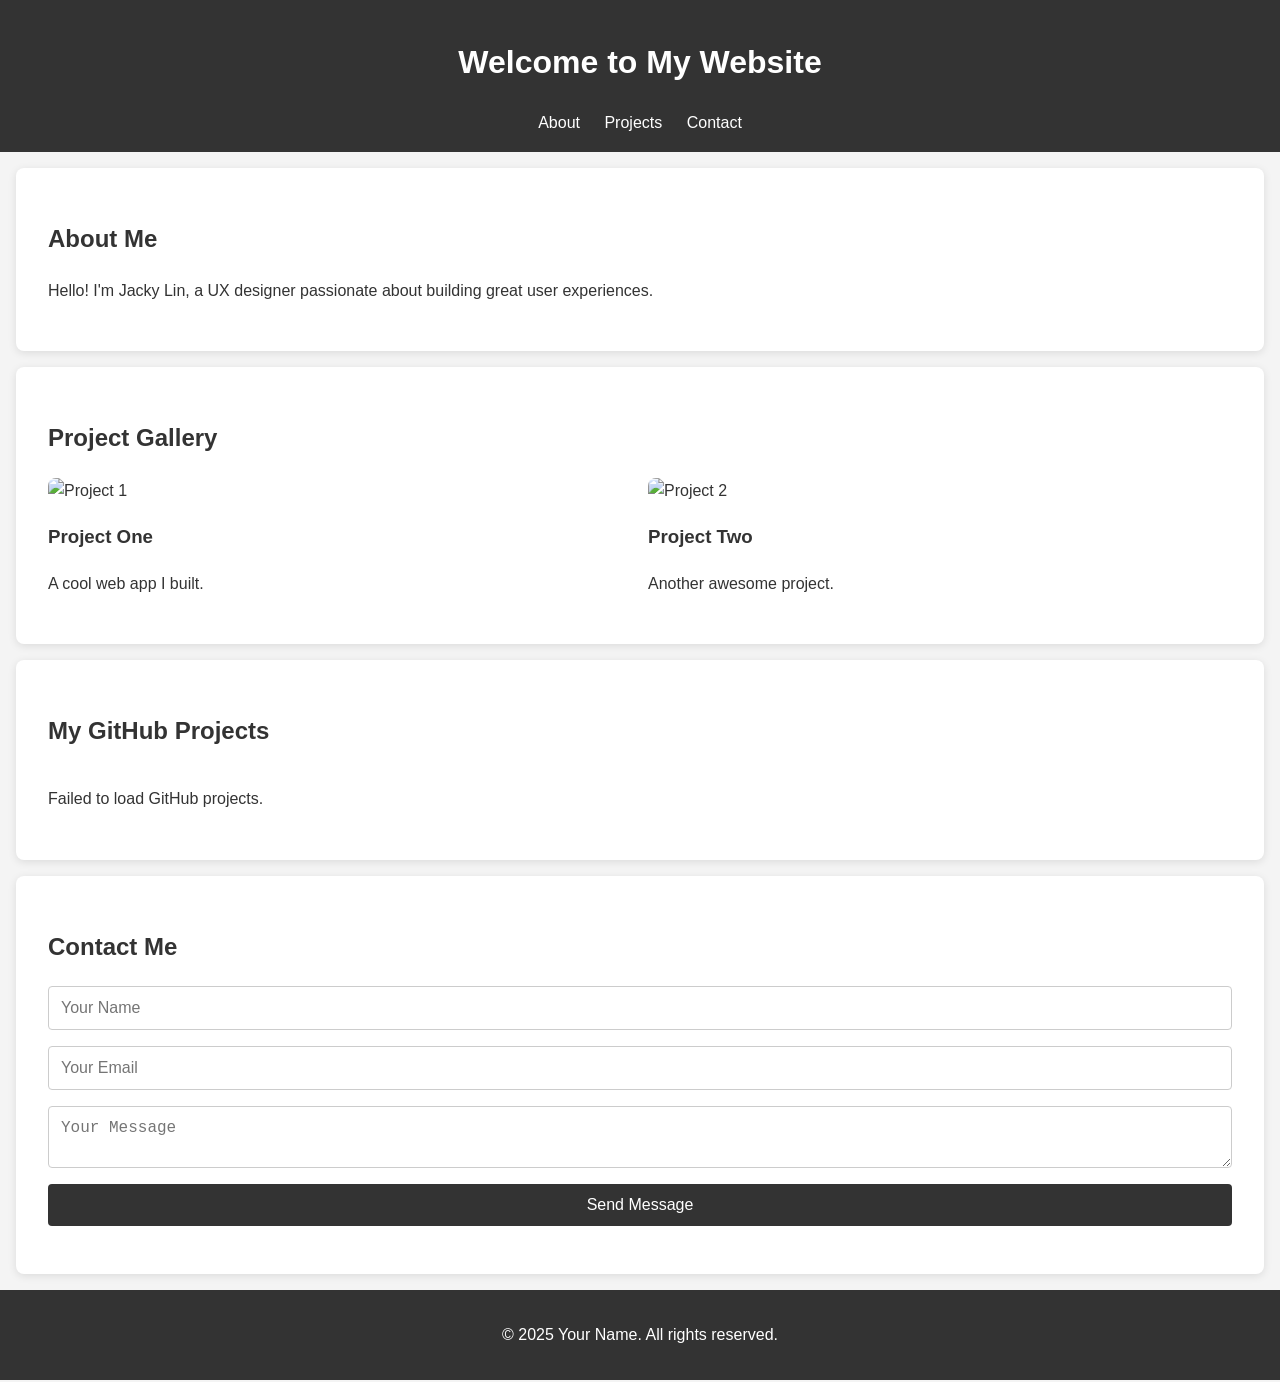
==== index.html @ d6467ab5 "Updated Website Changes Put a Github section in" ====
<!DOCTYPE html>
<html lang="en">
<head>
  <meta charset="UTF-8" />
  <meta name="viewport" content="width=device-width, initial-scale=1.0"/>
  <title>My Personal Website</title>
  <link rel="stylesheet" href="style.css" />
</head>
<body>
  <header>
    <h1>Welcome to My Website</h1>
    <nav>
      <a href="#about">About</a>
      <a href="#projects">Projects</a>
      <a href="#contact">Contact</a>
    </nav>
  </header>

  <section id="about">
    <h2>About Me</h2>
    <p>Hello! I'm Jacky Lin, a UX designer passionate about building great user experiences.</p>
  </section>

  <section id="projects">
    <h2>Project Gallery</h2>
    <div class="gallery">
      <div class="card">
        <img src="https://via.placeholder.com/300x200" alt="Project 1">
        <h3>Project One</h3>
        <p>A cool web app I built.</p>
      </div>
      <div class="card">
        <img src="https://via.placeholder.com/300x200" alt="Project 2">
        <h3>Project Two</h3>
        <p>Another awesome project.</p>
      </div>
    </div>
  </section>

  <section id="github-projects">
  <h2>My GitHub Projects</h2>
  <div id="repo-list" class="repo-grid">
    <p>Loading projects...</p>
  </div>
  </section>

  <section id="contact">
    <h2>Contact Me</h2>
    <form id="contact-form">
      <input type="text" name="name" placeholder="Your Name" required />
      <input type="email" name="email" placeholder="Your Email" required />
      <textarea name="message" placeholder="Your Message" required></textarea>
      <button type="submit">Send Message</button>
    </form>
    <p id="form-message"></p>
  </section>

  <footer>
    <p>© 2025 Your Name. All rights reserved.</p>
  </footer>

  <script src="script.js"></script>
</body>
</html>
---- style.css ----
body {
  font-family: Arial, sans-serif;
  line-height: 1.6;
  margin: 0;
  background: #f4f4f4;
  color: #333;
  animation: fadeIn 1s ease-in;
}

@keyframes fadeIn {
  from { opacity: 0; }
  to { opacity: 1; }
}

header {
  background: #333;
  color: #fff;
  padding: 1rem;
  text-align: center;
}

nav a {
  margin: 0 10px;
  color: #fff;
  text-decoration: none;
}

section {
  padding: 2rem;
  margin: 1rem;
  background: white;
  border-radius: 8px;
  box-shadow: 0 2px 8px rgba(0,0,0,0.1);
}

.gallery {
  display: flex;
  gap: 1rem;
  flex-wrap: wrap;
}

.card {
  flex: 1 1 300px;
  border-radius: 8px;
  overflow: hidden;
  background: #fff;
  transition: transform 0.3s ease;
}

.card:hover {
  transform: scale(1.03);
}

.card img {
  width: 100%;
  display: block;
}

form {
  display: flex;
  flex-direction: column;
  gap: 1rem;
}

form input, form textarea {
  padding: 0.75rem;
  border: 1px solid #ccc;
  border-radius: 4px;
  font-size: 1rem;
}

form button {
  background: #333;
  color: #fff;
  padding: 0.75rem;
  border: none;
  border-radius: 4px;
  cursor: pointer;
  font-size: 1rem;
}

form button:hover {
  background: #555;
}

footer {
  text-align: center;
  padding: 1rem;
  background: #333;
  color: white;
}

.repo-grid {
  display: grid;
  grid-template-columns: repeat(auto-fit, minmax(250px, 1fr));
  gap: 1rem;
}

.repo-card {
  background: #fff;
  padding: 1.2rem;
  border-radius: 8px;
  box-shadow: 0 2px 8px rgba(0,0,0,0.1);
  transition: transform 0.2s ease;
}

.repo-card:hover {
  transform: translateY(-4px);
}

.repo-card h3 {
  margin-top: 0;
}

.repo-card a {
  text-decoration: none;
  color: #0066cc;
  font-weight: bold;
}

.repo-card p {
  font-size: 0.9rem;
  color: #555;
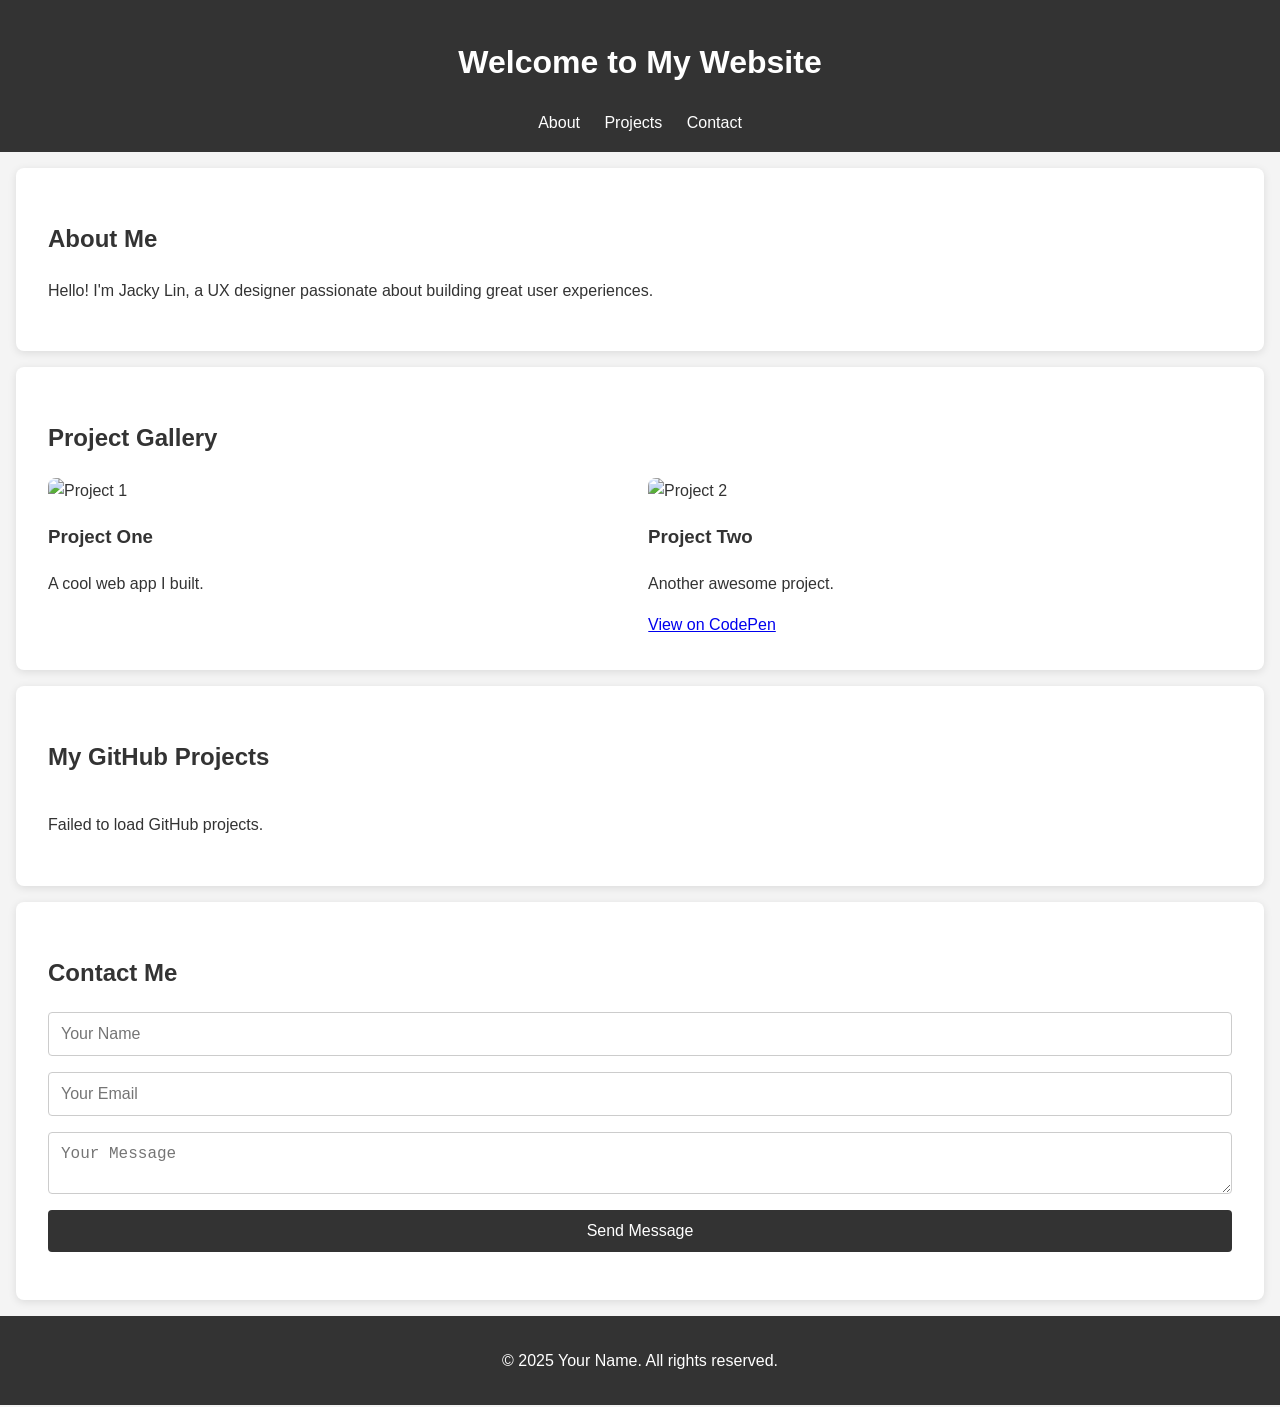
==== commit 2ea42777: "More changes plus added a CodePen link" ====
--- a/index.html
+++ b/index.html
@@ -33,6 +33,7 @@
         <img src="https://via.placeholder.com/300x200" alt="Project 2">
         <h3>Project Two</h3>
         <p>Another awesome project.</p>
+        <a href="https://codepen.io/jackylin8/pen/dPXbeZG" target="_blank">View on CodePen</a>
       </div>
     </div>
   </section>
--- a/style.css
+++ b/style.css
@@ -120,4 +120,5 @@
 
 .repo-card p {
   font-size: 0.9rem;
-  color: #555;+  color: #555;
+}
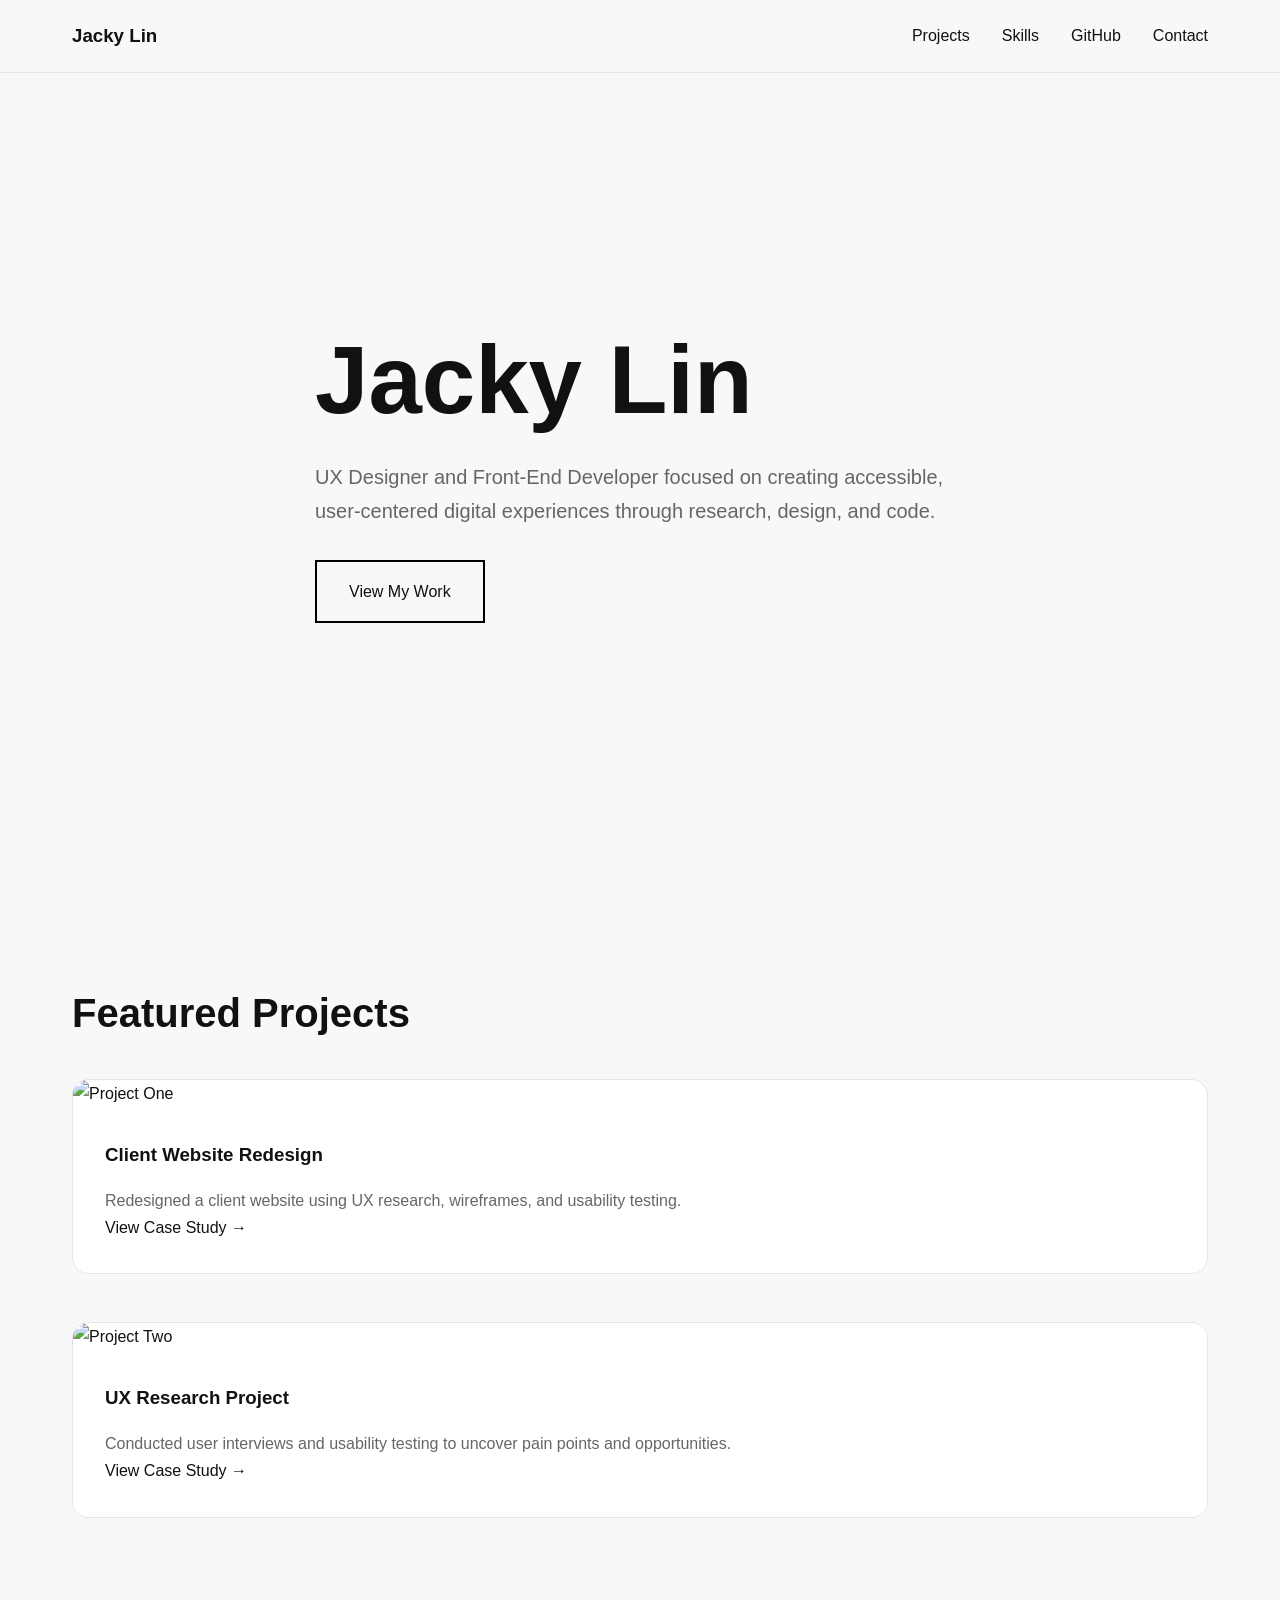
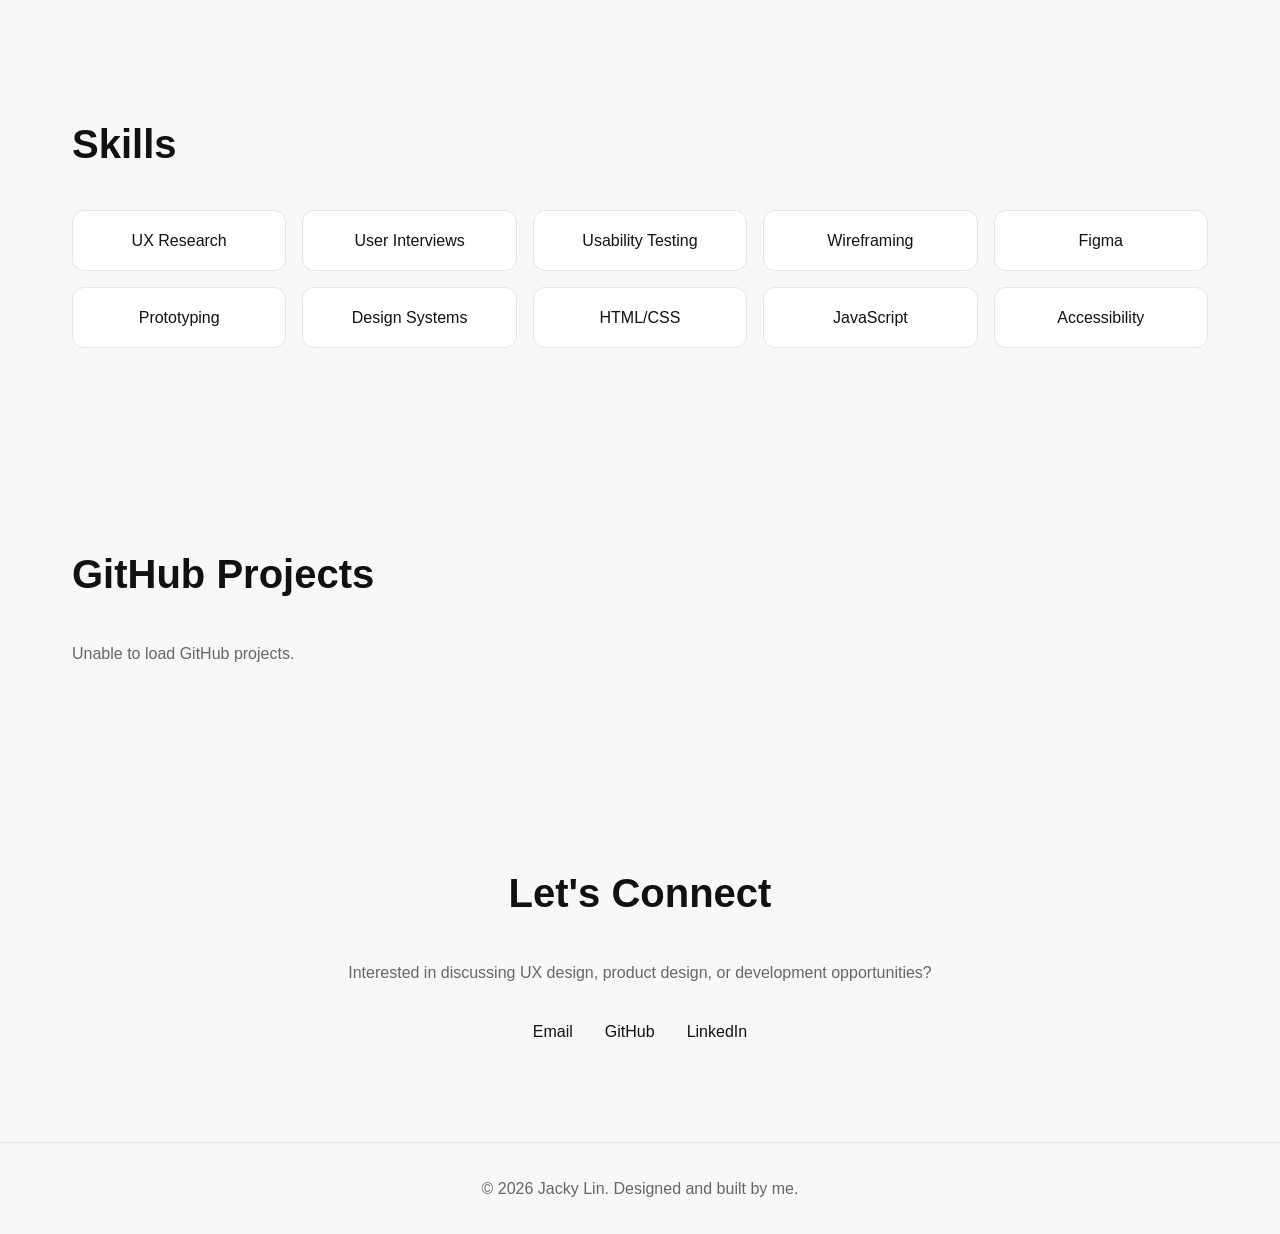
==== commit 819fc300: "Major website changes" ====
--- a/index.html
+++ b/index.html
@@ -1,65 +1,181 @@
 <!DOCTYPE html>
 <html lang="en">
 <head>
-  <meta charset="UTF-8" />
-  <meta name="viewport" content="width=device-width, initial-scale=1.0"/>
-  <title>My Personal Website</title>
-  <link rel="stylesheet" href="style.css" />
+  <meta charset="UTF-8">
+  <meta name="viewport" content="width=device-width, initial-scale=1.0">
+  <title>Jacky Lin | UX Designer</title>
+
+  <link rel="stylesheet" href="style.css">
 </head>
+
 <body>
-  <header>
-    <h1>Welcome to My Website</h1>
+
+<header>
+  <div class="container">
     <nav>
-      <a href="#about">About</a>
-      <a href="#projects">Projects</a>
-      <a href="#contact">Contact</a>
+      <h3>Jacky Lin</h3>
+
+      <ul>
+        <li><a href="#projects">Projects</a></li>
+        <li><a href="#skills">Skills</a></li>
+        <li><a href="#github">GitHub</a></li>
+        <li><a href="#contact">Contact</a></li>
+      </ul>
     </nav>
-  </header>
+  </div>
+</header>
 
-  <section id="about">
-    <h2>About Me</h2>
-    <p>Hello! I'm Jacky Lin, a UX designer passionate about building great user experiences.</p>
-  </section>
+<section class="hero">
 
-  <section id="projects">
-    <h2>Project Gallery</h2>
-    <div class="gallery">
-      <div class="card">
-        <img src="https://via.placeholder.com/300x200" alt="Project 1">
-        <h3>Project One</h3>
-        <p>A cool web app I built.</p>
-      </div>
-      <div class="card">
-        <img src="https://via.placeholder.com/300x200" alt="Project 2">
-        <h3>Project Two</h3>
-        <p>Another awesome project.</p>
-        <a href="https://codepen.io/jackylin8/pen/dPXbeZG" target="_blank">View on CodePen</a>
-      </div>
+  <div class="container">
+
+    <h1>Jacky Lin</h1>
+
+    <p>
+      UX Designer and Front-End Developer focused on creating
+      accessible, user-centered digital experiences through
+      research, design, and code.
+    </p>
+
+    <a href="#projects" class="btn">
+      View My Work
+    </a>
+
+  </div>
+
+</section>
+
+<section id="projects">
+
+  <div class="container">
+
+    <h2>Featured Projects</h2>
+
+    <div class="project-grid">
+
+      <article class="project">
+
+        <img src="images/project1.jpg" alt="Project One">
+
+        <div class="project-content">
+
+          <h3>Client Website Redesign</h3>
+
+          <p>
+            Redesigned a client website using UX research,
+            wireframes, and usability testing.
+          </p>
+
+          <a href="#">
+            View Case Study →
+          </a>
+
+        </div>
+
+      </article>
+
+      <article class="project">
+
+        <img src="images/project2.jpg" alt="Project Two">
+
+        <div class="project-content">
+
+          <h3>UX Research Project</h3>
+
+          <p>
+            Conducted user interviews and usability testing
+            to uncover pain points and opportunities.
+          </p>
+
+          <a href="#">
+            View Case Study →
+          </a>
+
+        </div>
+
+      </article>
+
     </div>
-  </section>
 
-  <section id="github-projects">
-  <h2>My GitHub Projects</h2>
-  <div id="repo-list" class="repo-grid">
-    <p>Loading projects...</p>
   </div>
-  </section>
 
-  <section id="contact">
-    <h2>Contact Me</h2>
-    <form id="contact-form">
-      <input type="text" name="name" placeholder="Your Name" required />
-      <input type="email" name="email" placeholder="Your Email" required />
-      <textarea name="message" placeholder="Your Message" required></textarea>
-      <button type="submit">Send Message</button>
-    </form>
-    <p id="form-message"></p>
-  </section>
+</section>
 
-  <footer>
-    <p>© 2025 Your Name. All rights reserved.</p>
-  </footer>
+<section id="skills">
 
-  <script src="script.js"></script>
+  <div class="container">
+
+    <h2>Skills</h2>
+
+    <div class="skills-grid">
+
+      <div class="skill">UX Research</div>
+      <div class="skill">User Interviews</div>
+      <div class="skill">Usability Testing</div>
+      <div class="skill">Wireframing</div>
+      <div class="skill">Figma</div>
+      <div class="skill">Prototyping</div>
+      <div class="skill">Design Systems</div>
+      <div class="skill">HTML/CSS</div>
+      <div class="skill">JavaScript</div>
+      <div class="skill">Accessibility</div>
+
+    </div>
+
+  </div>
+
+</section>
+
+<section id="github">
+
+  <div class="container">
+
+    <h2>GitHub Projects</h2>
+
+    <div id="repo-list" class="repo-grid">
+      <p>Loading projects...</p>
+    </div>
+
+  </div>
+
+</section>
+
+<section id="contact">
+
+  <div class="container contact">
+
+    <h2>Let's Connect</h2>
+
+    <p>
+      Interested in discussing UX design,
+      product design, or development opportunities?
+    </p>
+
+    <div class="contact-links">
+
+      <a href="mailto:jackylin5451@yahoo.com" target="_blank">
+        Email
+      </a>
+
+      <a href="https://github.com/JackyLin22" target="_blank">
+        GitHub
+      </a>
+
+      <a href="https://www.linkedin.com/in/jacky-lin-2741b41a3/" target="_blank">
+        LinkedIn
+      </a>
+
+    </div>
+
+  </div>
+
+</section>
+
+<footer>
+  <p>© 2026 Jacky Lin. Designed and built by me.</p>
+</footer>
+
+<script src="script.js"></script>
+
 </body>
-</html>
+</html>
--- a/style.css
+++ b/style.css
@@ -1,124 +1,199 @@
-body {
-  font-family: Arial, sans-serif;
-  line-height: 1.6;
-  margin: 0;
-  background: #f4f4f4;
-  color: #333;
-  animation: fadeIn 1s ease-in;
+:root {
+  --bg: #f8f8f8;
+  --text: #111;
+  --secondary: #666;
+  --border: #e5e5e5;
 }
 
-@keyframes fadeIn {
-  from { opacity: 0; }
-  to { opacity: 1; }
+* {
+  margin: 0;
+  padding: 0;
+  box-sizing: border-box;
+}
+
+html {
+  scroll-behavior: smooth;
+}
+
+body {
+  font-family:
+    Inter,
+    -apple-system,
+    BlinkMacSystemFont,
+    sans-serif;
+  background: var(--bg);
+  color: var(--text);
+  line-height: 1.7;
+}
+
+.container {
+  max-width: 1200px;
+  margin: auto;
+  padding: 0 2rem;
+}
+
+section {
+  padding: 6rem 0;
+}
+
+h1 {
+  font-size: clamp(3rem, 8vw, 6rem);
+  line-height: 1;
+  margin-bottom: 1rem;
+}
+
+h2 {
+  font-size: 2.5rem;
+  margin-bottom: 2rem;
+}
+
+p {
+  color: var(--secondary);
+}
+
+a {
+  text-decoration: none;
+  color: inherit;
 }
 
 header {
-  background: #333;
-  color: #fff;
-  padding: 1rem;
-  text-align: center;
+  position: sticky;
+  top: 0;
+  background: rgba(248,248,248,.95);
+  backdrop-filter: blur(10px);
+  border-bottom: 1px solid var(--border);
 }
 
-nav a {
-  margin: 0 10px;
-  color: #fff;
-  text-decoration: none;
+nav {
+  display: flex;
+  justify-content: space-between;
+  align-items: center;
+  padding: 1.25rem 0;
 }
 
-section {
-  padding: 2rem;
-  margin: 1rem;
-  background: white;
-  border-radius: 8px;
-  box-shadow: 0 2px 8px rgba(0,0,0,0.1);
+nav ul {
+  display: flex;
+  list-style: none;
+  gap: 2rem;
 }
 
-.gallery {
+.hero {
+  min-height: 90vh;
   display: flex;
-  gap: 1rem;
-  flex-wrap: wrap;
+  align-items: center;
 }
 
-.card {
-  flex: 1 1 300px;
-  border-radius: 8px;
-  overflow: hidden;
-  background: #fff;
-  transition: transform 0.3s ease;
+.hero p {
+  max-width: 650px;
+  margin: 2rem 0;
+  font-size: 1.25rem;
 }
 
-.card:hover {
-  transform: scale(1.03);
+.btn {
+  display: inline-block;
+  padding: 1rem 2rem;
+  border: 2px solid black;
+  transition: .3s;
 }
 
-.card img {
+.btn:hover {
+  background: black;
+  color: white;
+}
+
+.project-grid {
+  display: grid;
+  gap: 3rem;
+}
+
+.project {
+  background: white;
+  border-radius: 16px;
+  overflow: hidden;
+  border: 1px solid var(--border);
+}
+
+.project img {
   width: 100%;
   display: block;
 }
 
-form {
-  display: flex;
-  flex-direction: column;
+.project-content {
+  padding: 2rem;
+}
+
+.project-content h3 {
+  margin-bottom: 1rem;
+}
+
+.skills-grid {
+  display: grid;
+  grid-template-columns: repeat(auto-fit,minmax(180px,1fr));
   gap: 1rem;
 }
 
-form input, form textarea {
-  padding: 0.75rem;
-  border: 1px solid #ccc;
-  border-radius: 4px;
-  font-size: 1rem;
+.skill {
+  background: white;
+  border: 1px solid var(--border);
+  padding: 1rem;
+  text-align: center;
+  border-radius: 12px;
 }
 
-form button {
-  background: #333;
-  color: #fff;
-  padding: 0.75rem;
-  border: none;
-  border-radius: 4px;
-  cursor: pointer;
-  font-size: 1rem;
+.repo-grid {
+  display: grid;
+  grid-template-columns: repeat(auto-fit,minmax(300px,1fr));
+  gap: 1.5rem;
 }
 
-form button:hover {
-  background: #555;
+.repo-card {
+  background: white;
+  padding: 1.5rem;
+  border-radius: 16px;
+  border: 1px solid var(--border);
+  transition: .3s;
+}
+
+.repo-card:hover {
+  transform: translateY(-5px);
+}
+
+.contact {
+  text-align: center;
+}
+
+.contact-links {
+  display: flex;
+  justify-content: center;
+  gap: 2rem;
+  margin-top: 2rem;
+  flex-wrap: wrap;
 }
 
 footer {
   text-align: center;
-  padding: 1rem;
-  background: #333;
-  color: white;
+  padding: 2rem;
+  border-top: 1px solid var(--border);
 }
 
-.repo-grid {
-  display: grid;
-  grid-template-columns: repeat(auto-fit, minmax(250px, 1fr));
-  gap: 1rem;
-}
+@media (max-width: 768px) {
 
-.repo-card {
-  background: #fff;
-  padding: 1.2rem;
-  border-radius: 8px;
-  box-shadow: 0 2px 8px rgba(0,0,0,0.1);
-  transition: transform 0.2s ease;
-}
+  nav {
+    flex-direction: column;
+    gap: 1rem;
+  }
 
-.repo-card:hover {
-  transform: translateY(-4px);
-}
+  nav ul {
+    flex-wrap: wrap;
+    justify-content: center;
+  }
 
-.repo-card h3 {
-  margin-top: 0;
-}
+  section {
+    padding: 4rem 0;
+  }
 
-.repo-card a {
-  text-decoration: none;
-  color: #0066cc;
-  font-weight: bold;
-}
+  h2 {
+    font-size: 2rem;
+  }
 
-.repo-card p {
-  font-size: 0.9rem;
-  color: #555;
 }
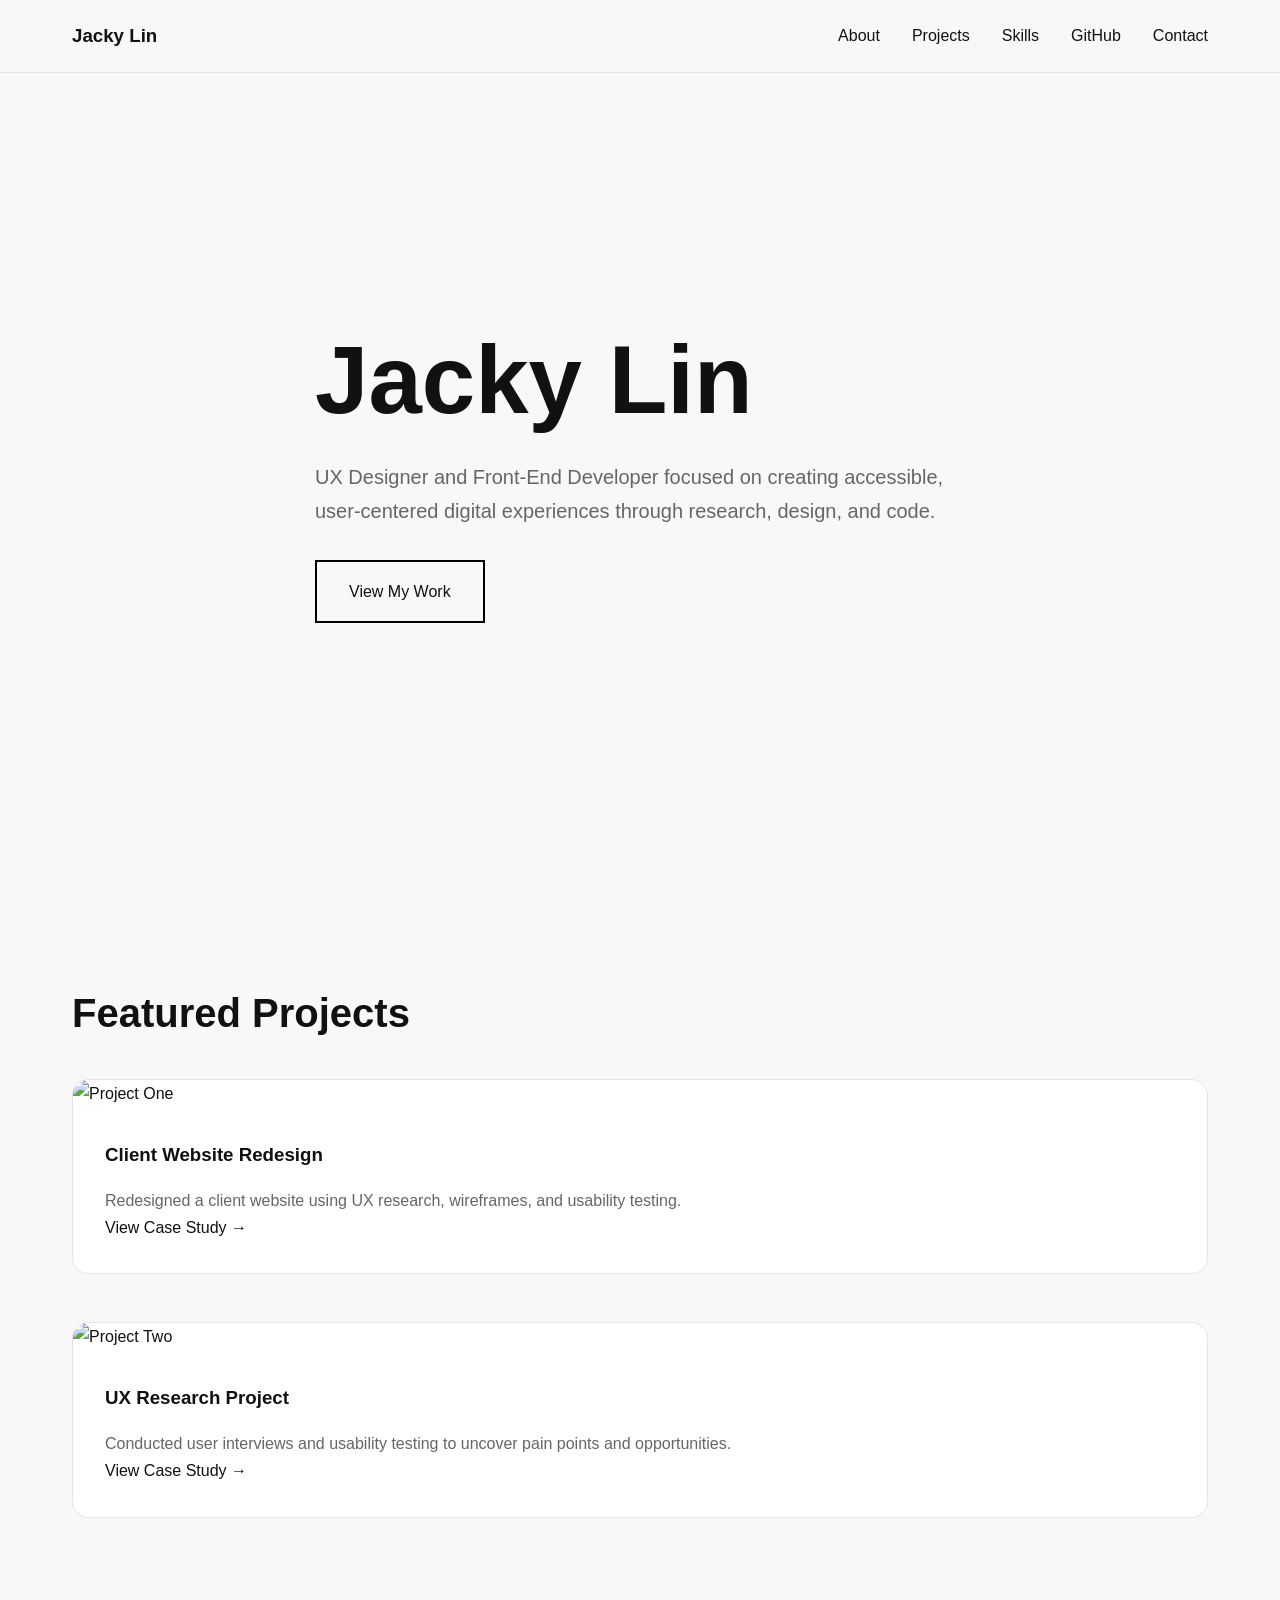
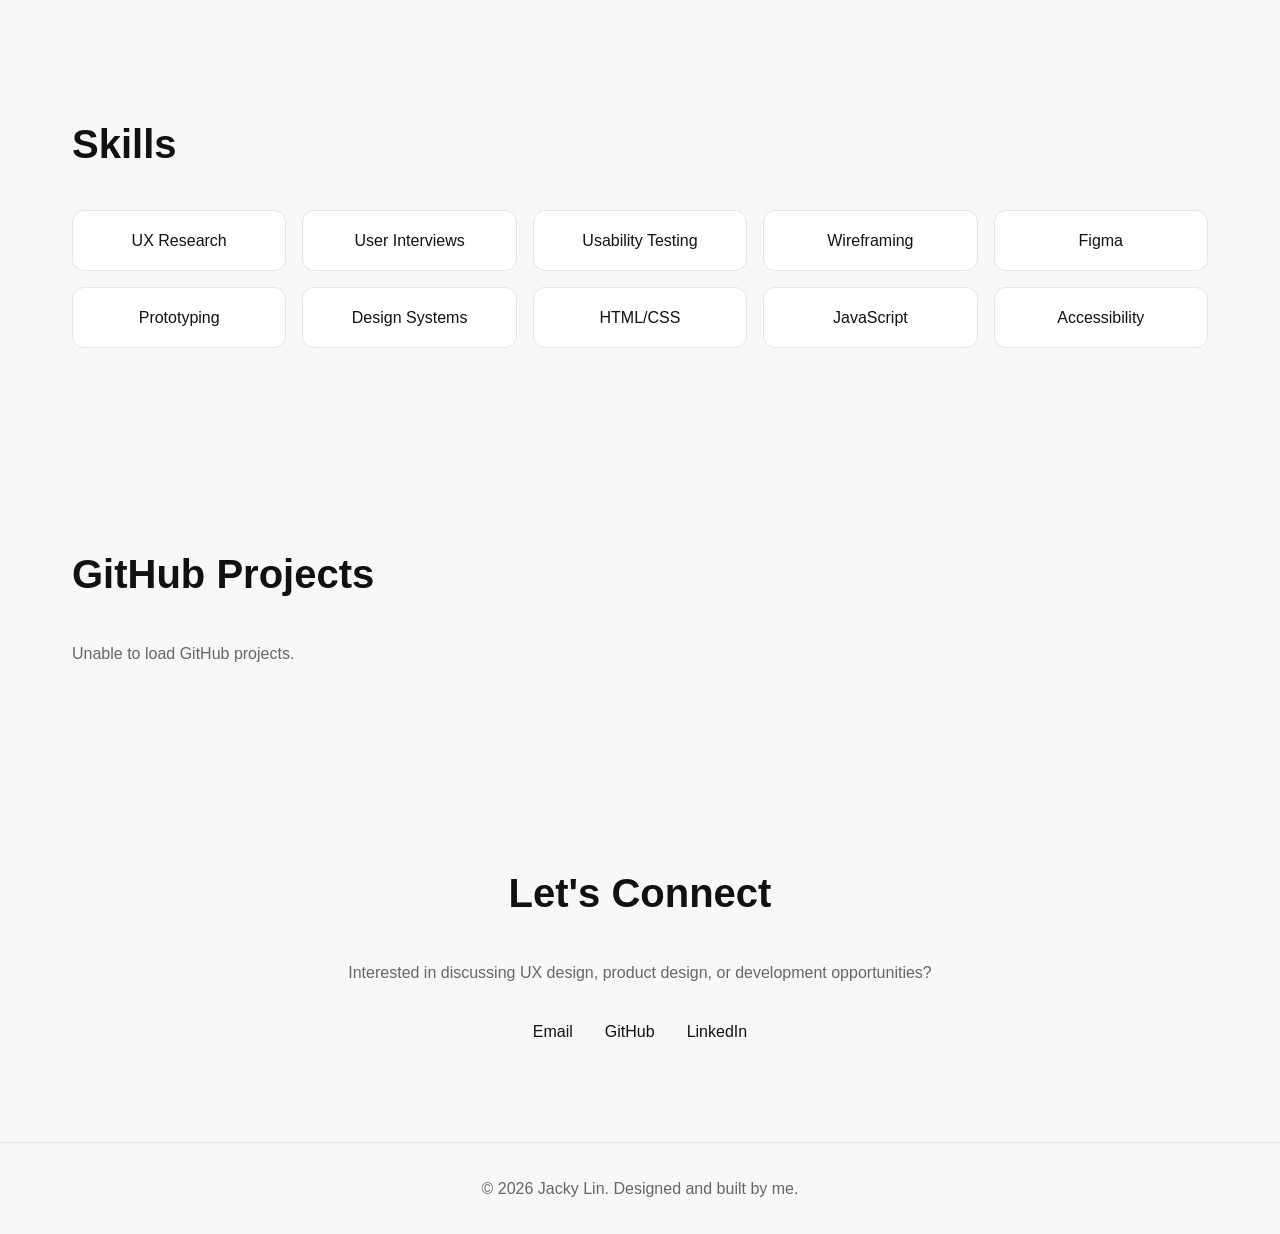
==== commit a19fa88d: "Website enhancements" ====
--- a/index.html
+++ b/index.html
@@ -16,6 +16,7 @@
       <h3>Jacky Lin</h3>
 
       <ul>
+        <li><a href="about.html">About</a></li>
         <li><a href="#projects">Projects</a></li>
         <li><a href="#skills">Skills</a></li>
         <li><a href="#github">GitHub</a></li>
--- a/style.css
+++ b/style.css
@@ -176,6 +176,30 @@
   border-top: 1px solid var(--border);
 }
 
+.about-page {
+  min-height: 80vh;
+}
+
+.about-grid {
+  display: grid;
+  grid-template-columns: 350px 1fr;
+  gap: 4rem;
+  align-items: center;
+}
+
+.about-image img {
+  width: 100%;
+  border-radius: 20px;
+}
+
+.about-content h1 {
+  margin-bottom: 2rem;
+}
+
+.about-content p {
+  margin-bottom: 1.5rem;
+}
+
 @media (max-width: 768px) {
 
   nav {
@@ -196,4 +220,8 @@
     font-size: 2rem;
   }
 
+  .about-grid {
+    grid-template-columns: 1fr;
+  }
+
 }
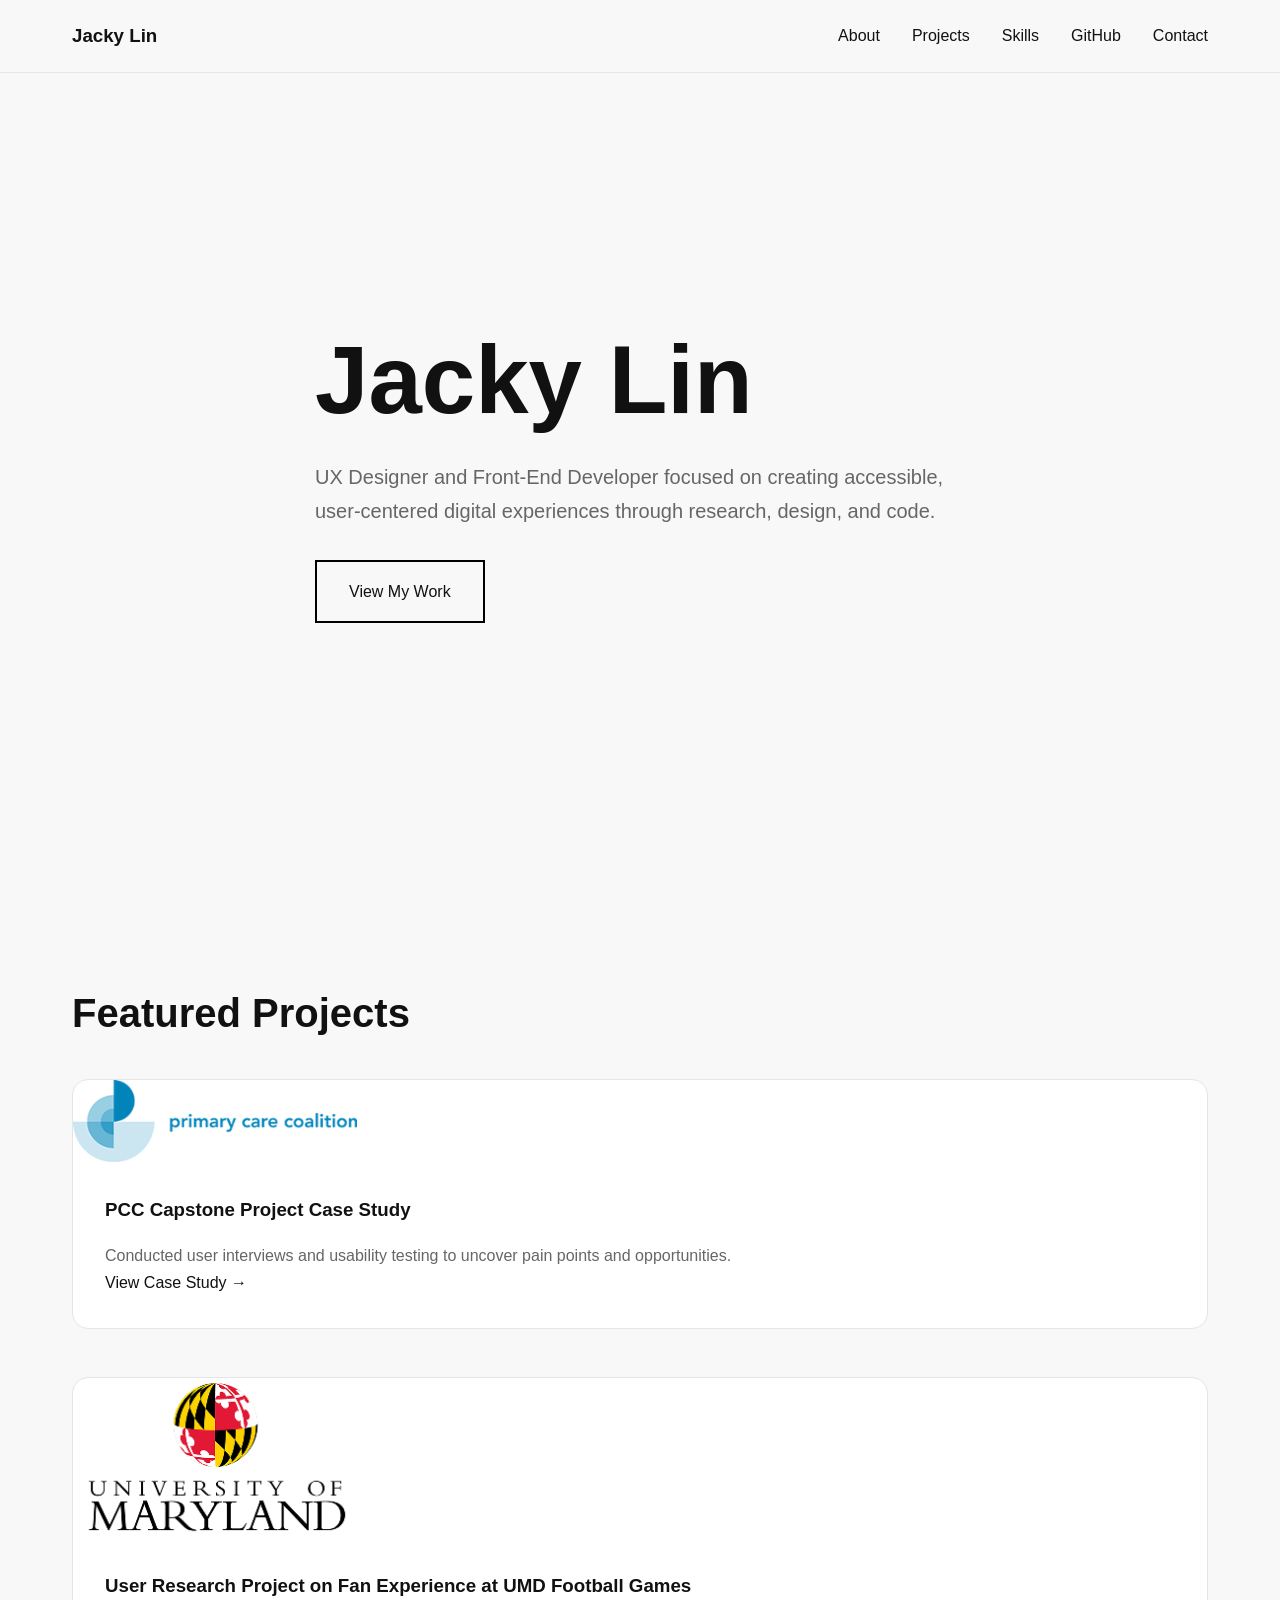
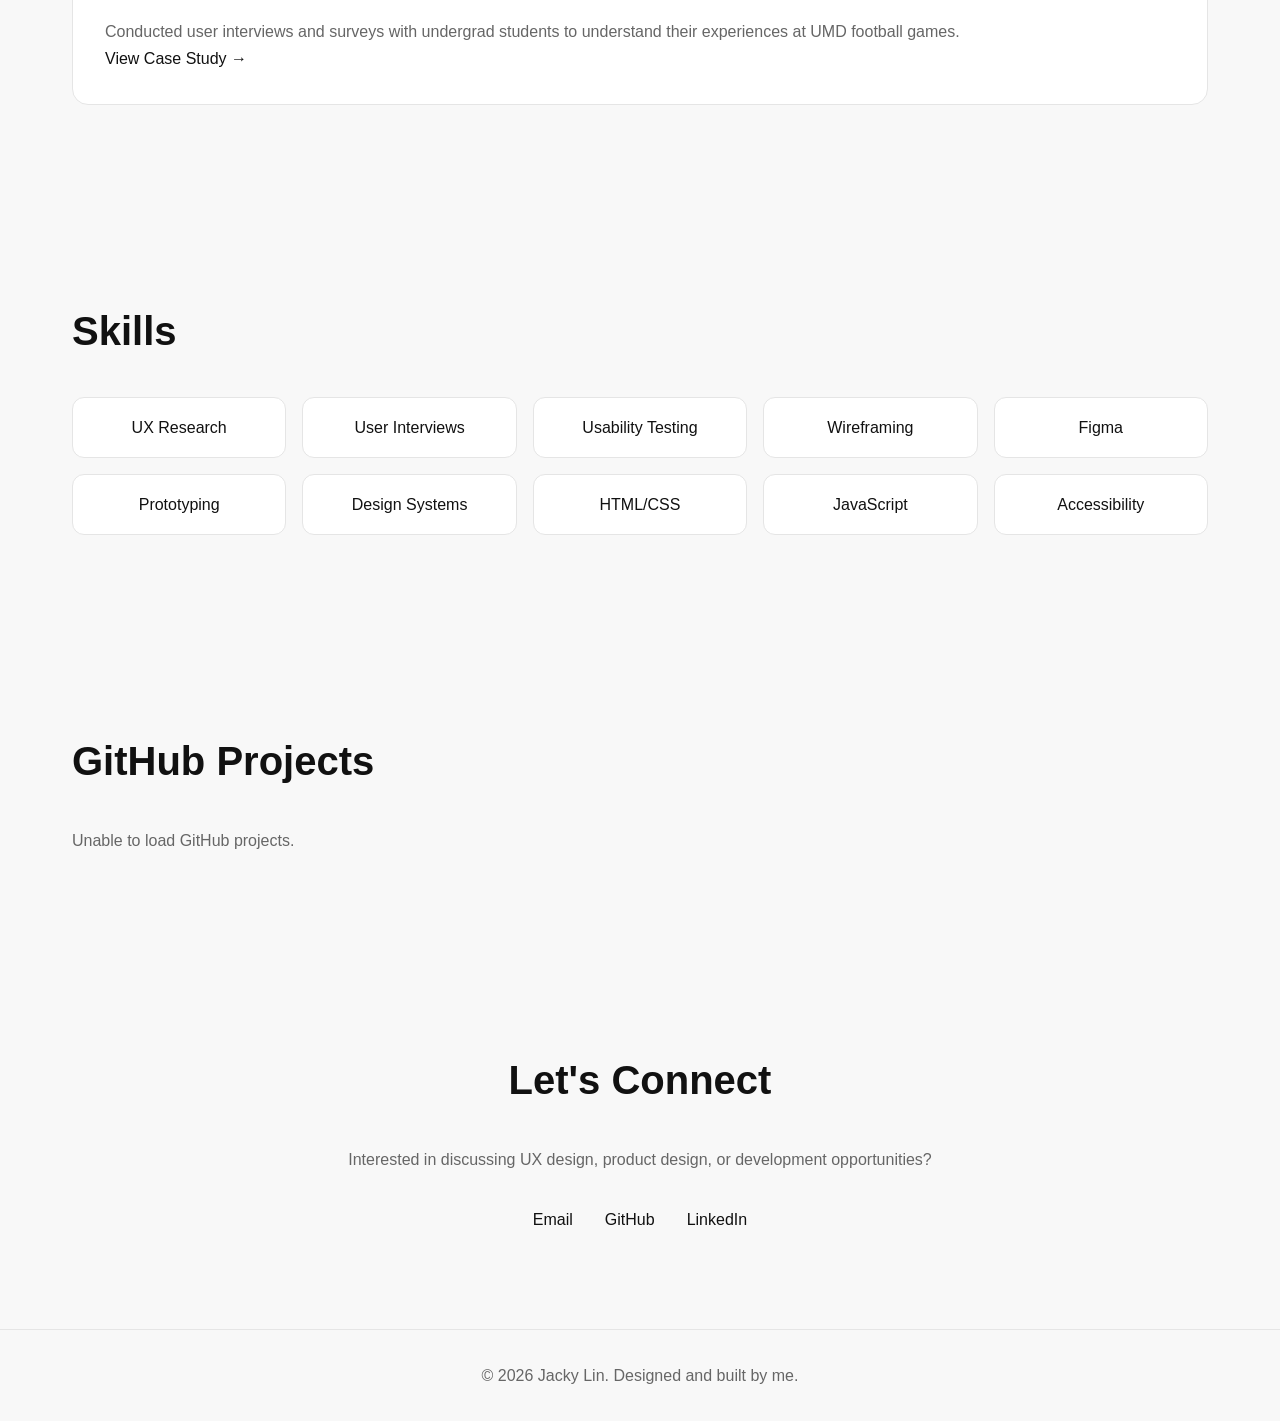
==== commit e56b5e70: "More changes needed" ====
--- a/index.html
+++ b/index.html
@@ -56,15 +56,15 @@
 
       <article class="project">
 
-        <img src="images/project1.jpg" alt="Project One">
+        <img src="image 1.png" alt="Project One">
 
         <div class="project-content">
 
-          <h3>Client Website Redesign</h3>
+          <h3>PCC Capstone Project Case Study</h3>
 
           <p>
-            Redesigned a client website using UX research,
-            wireframes, and usability testing.
+            Conducted user interviews and usability testing
+            to uncover pain points and opportunities.
           </p>
 
           <a href="#">
@@ -77,15 +77,15 @@
 
       <article class="project">
 
-        <img src="images/project2.jpg" alt="Project Two">
+        <img src="image 2.png" alt="Project Two">
 
         <div class="project-content">
 
-          <h3>UX Research Project</h3>
+          <h3>User Research Project on Fan Experience at UMD Football Games</h3>
 
           <p>
-            Conducted user interviews and usability testing
-            to uncover pain points and opportunities.
+            Conducted user interviews and surveys with undergrad students
+            to understand their experiences at UMD football games.
           </p>
 
           <a href="#">
--- a/style.css
+++ b/style.css
@@ -114,7 +114,7 @@
 }
 
 .project img {
-  width: 100%;
+  width: 25%;
   display: block;
 }
 
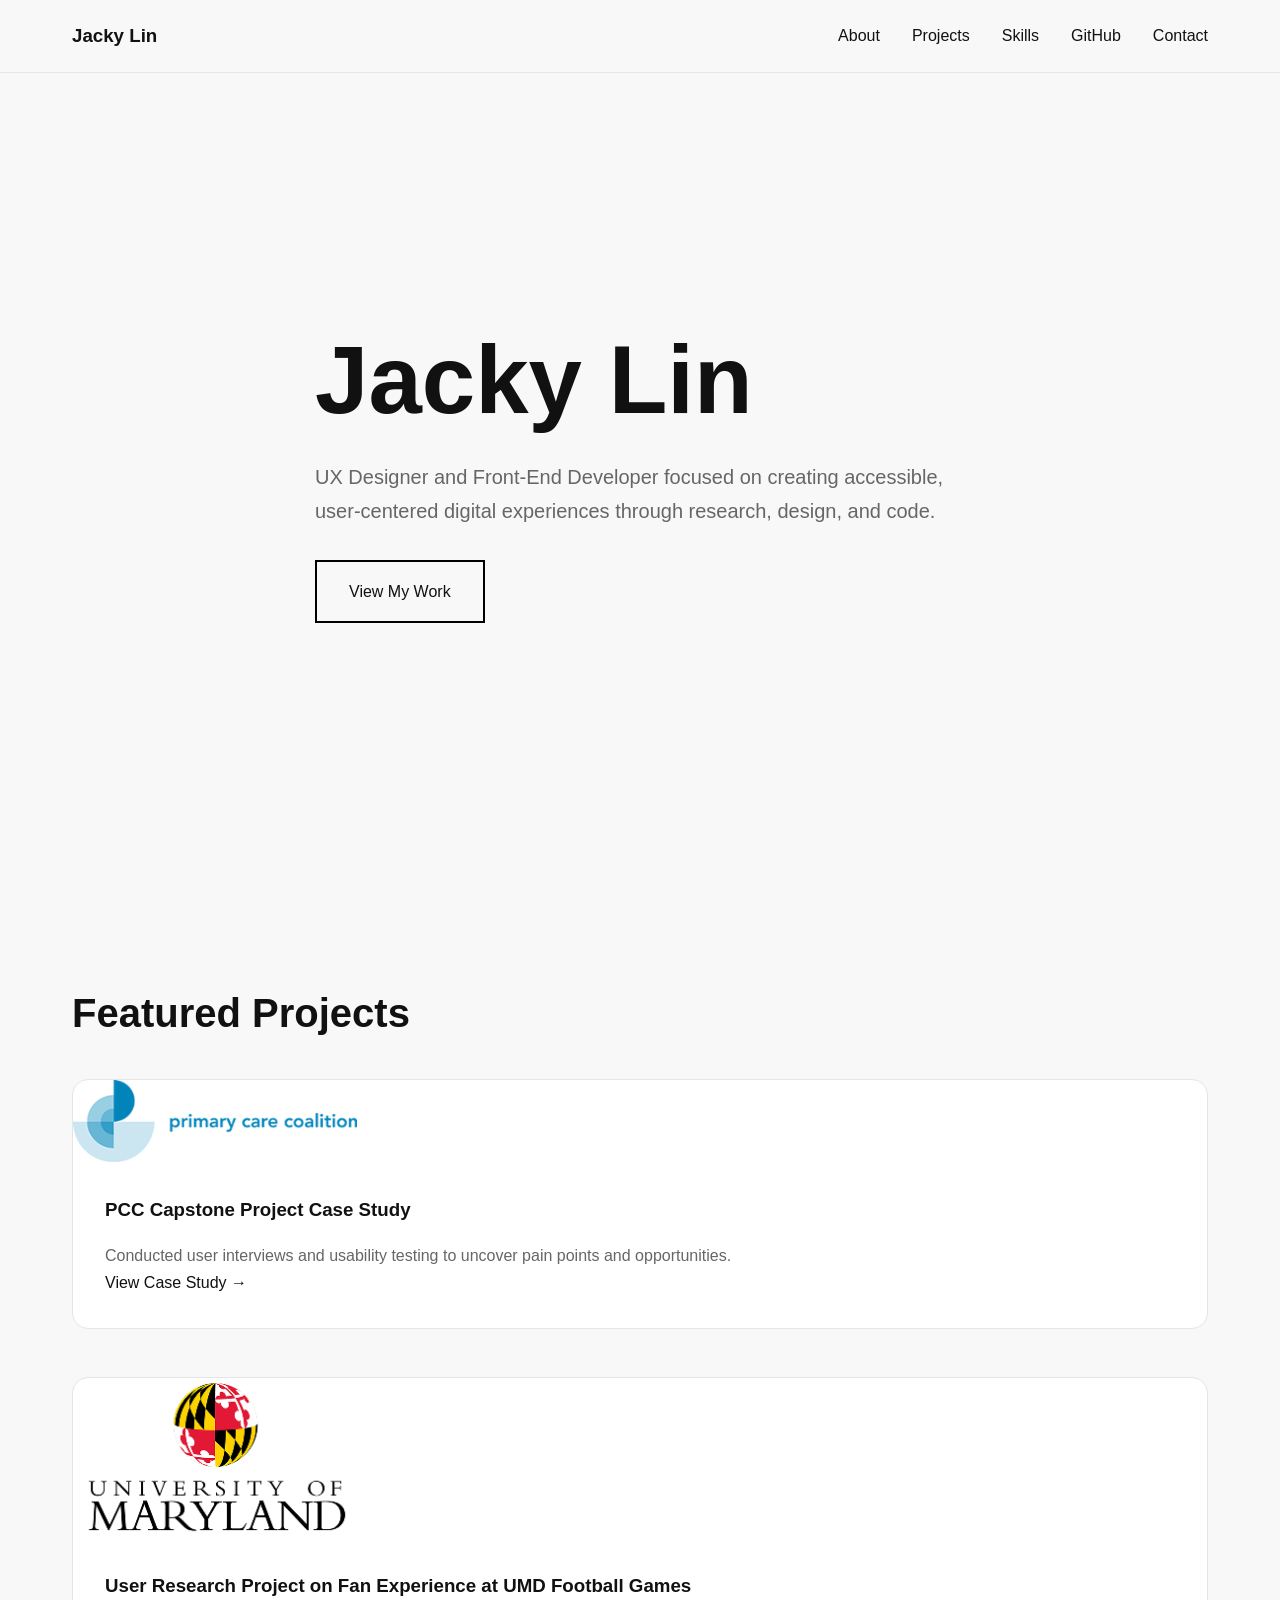
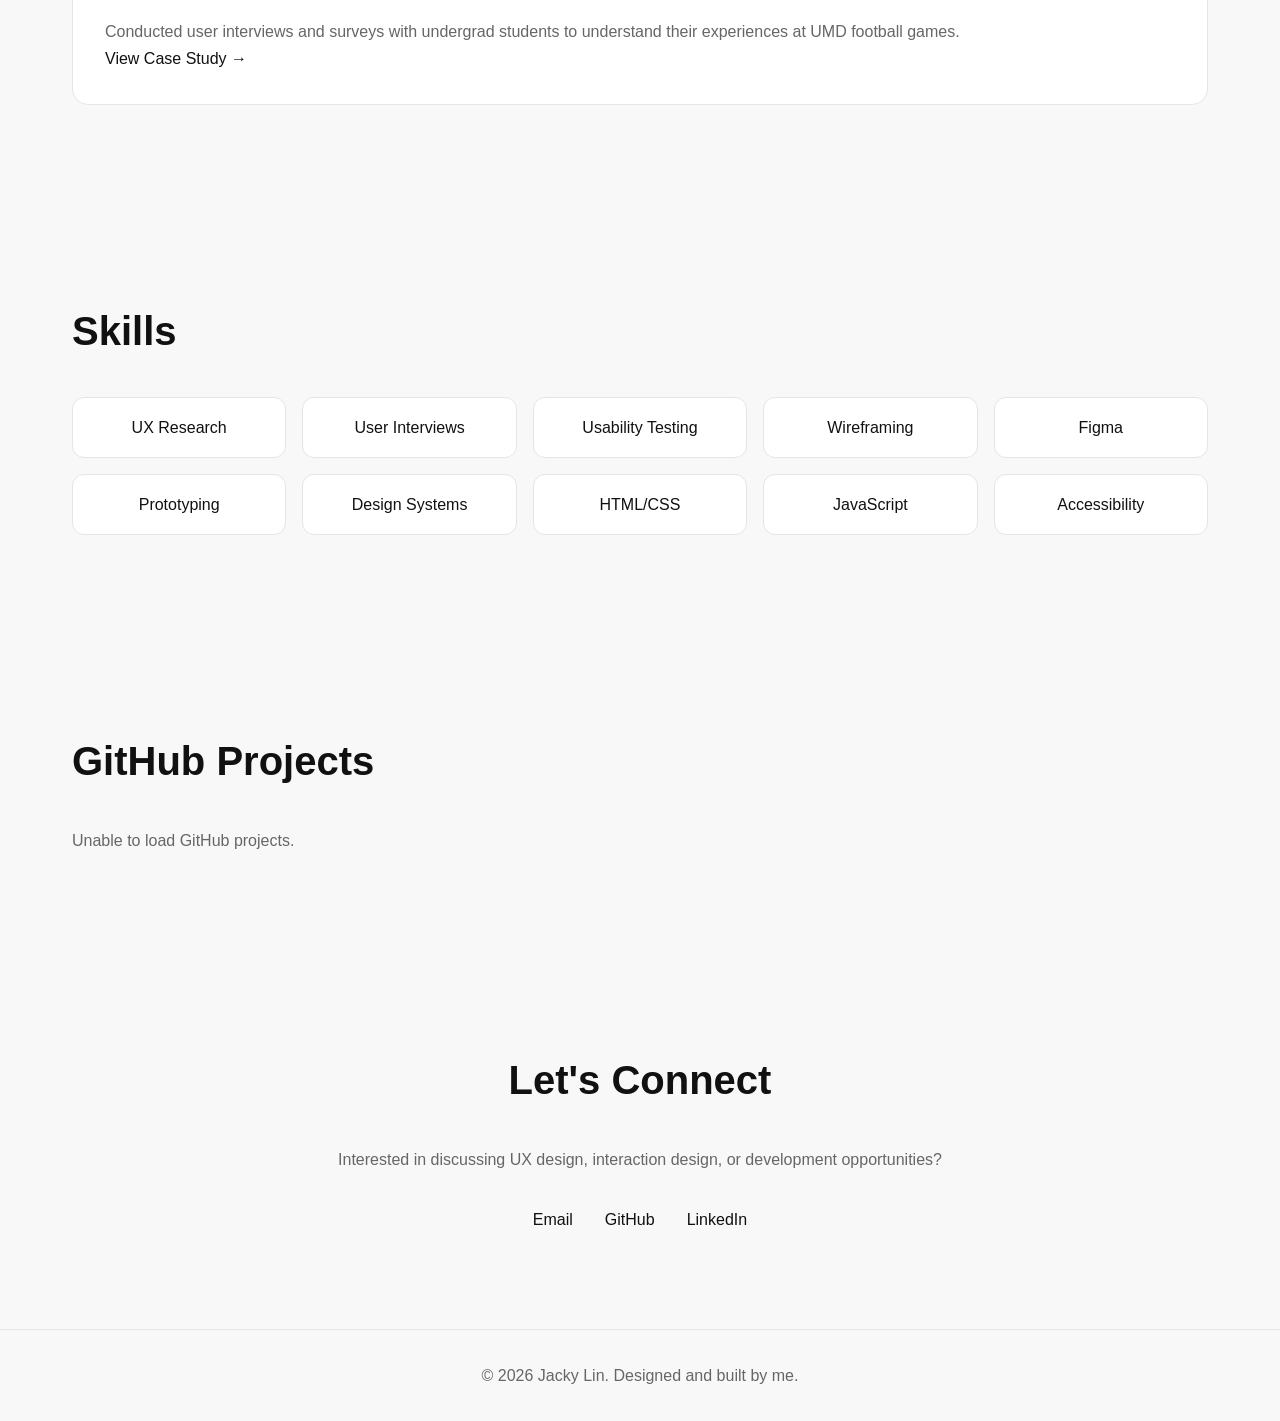
==== commit 24ecf84e: "Adding more touches to my portfolio" ====
--- a/index.html
+++ b/index.html
@@ -67,7 +67,7 @@
             to uncover pain points and opportunities.
           </p>
 
-          <a href="#">
+          <a href="case study 1.html">
             View Case Study →
           </a>
 
@@ -88,7 +88,7 @@
             to understand their experiences at UMD football games.
           </p>
 
-          <a href="#">
+          <a href="case study 2.html">
             View Case Study →
           </a>
 
@@ -149,7 +149,7 @@
 
     <p>
       Interested in discussing UX design,
-      product design, or development opportunities?
+      interaction design, or development opportunities?
     </p>
 
     <div class="contact-links">
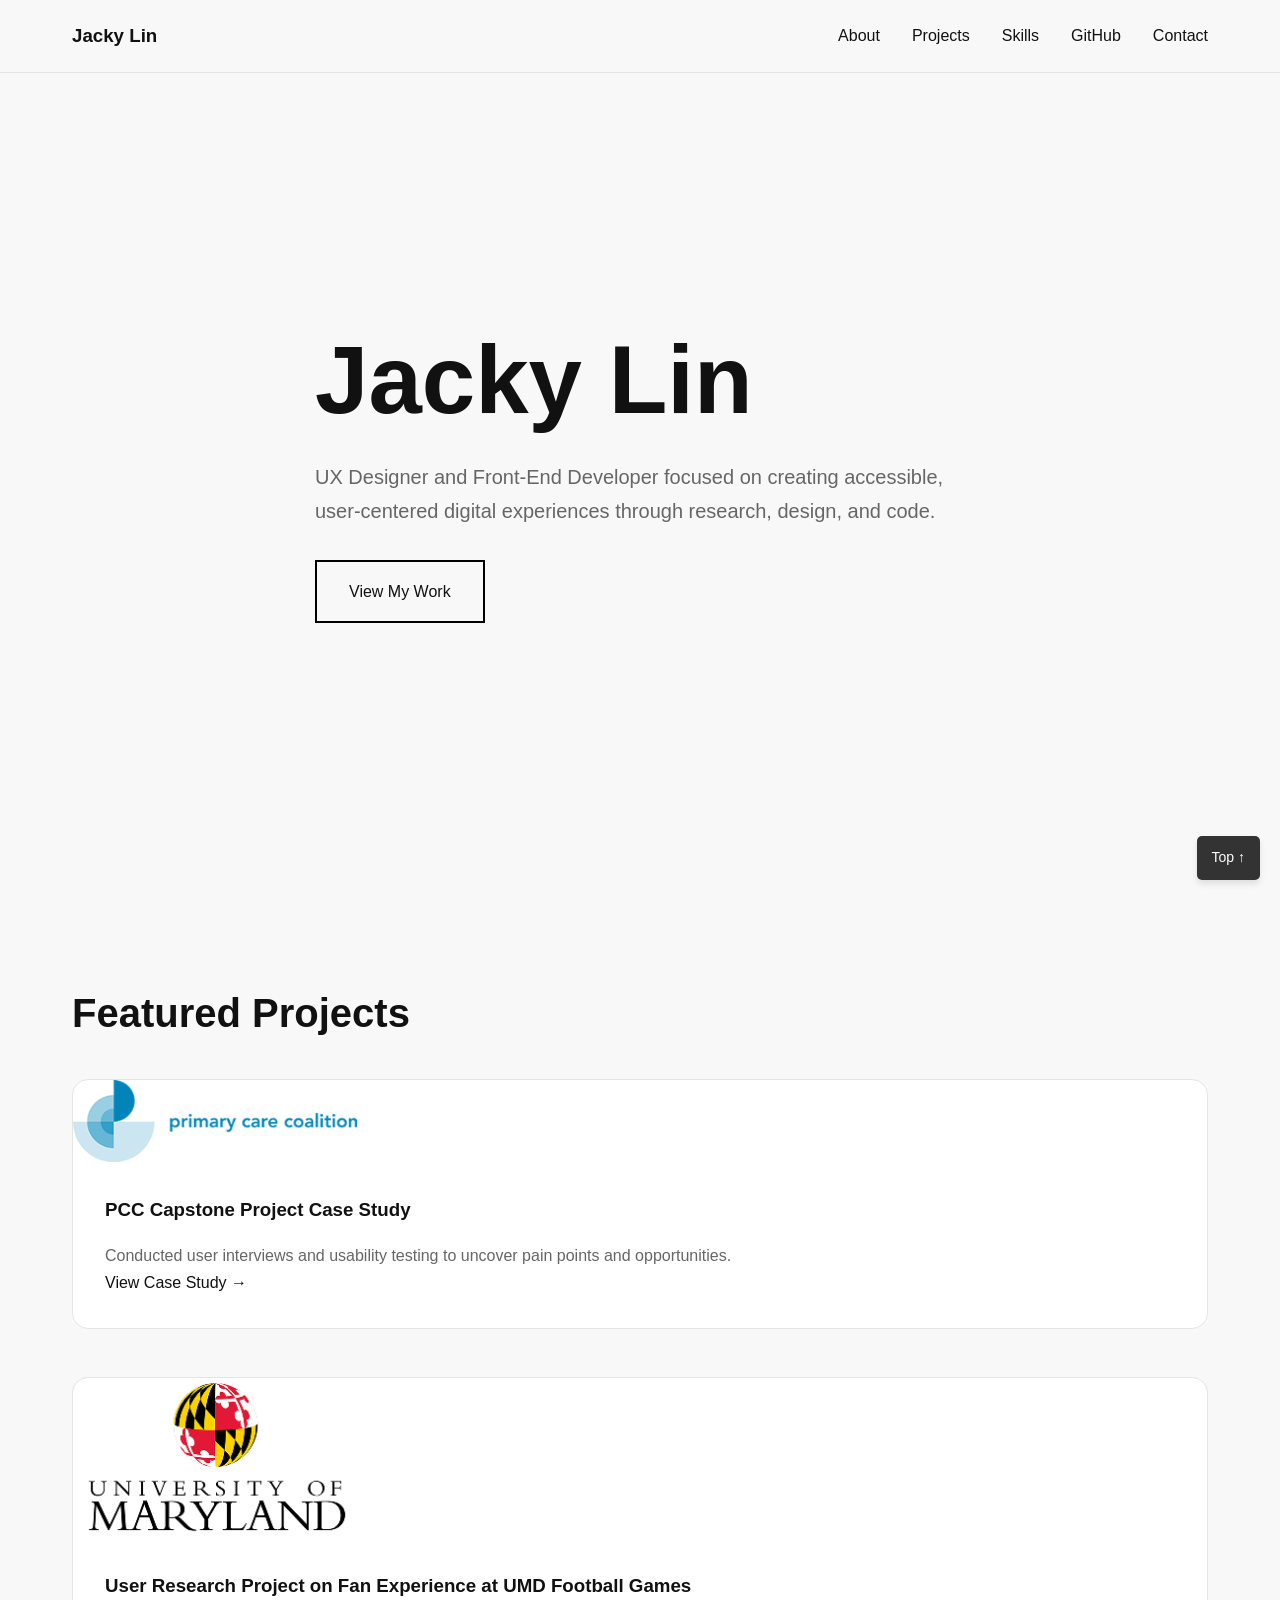
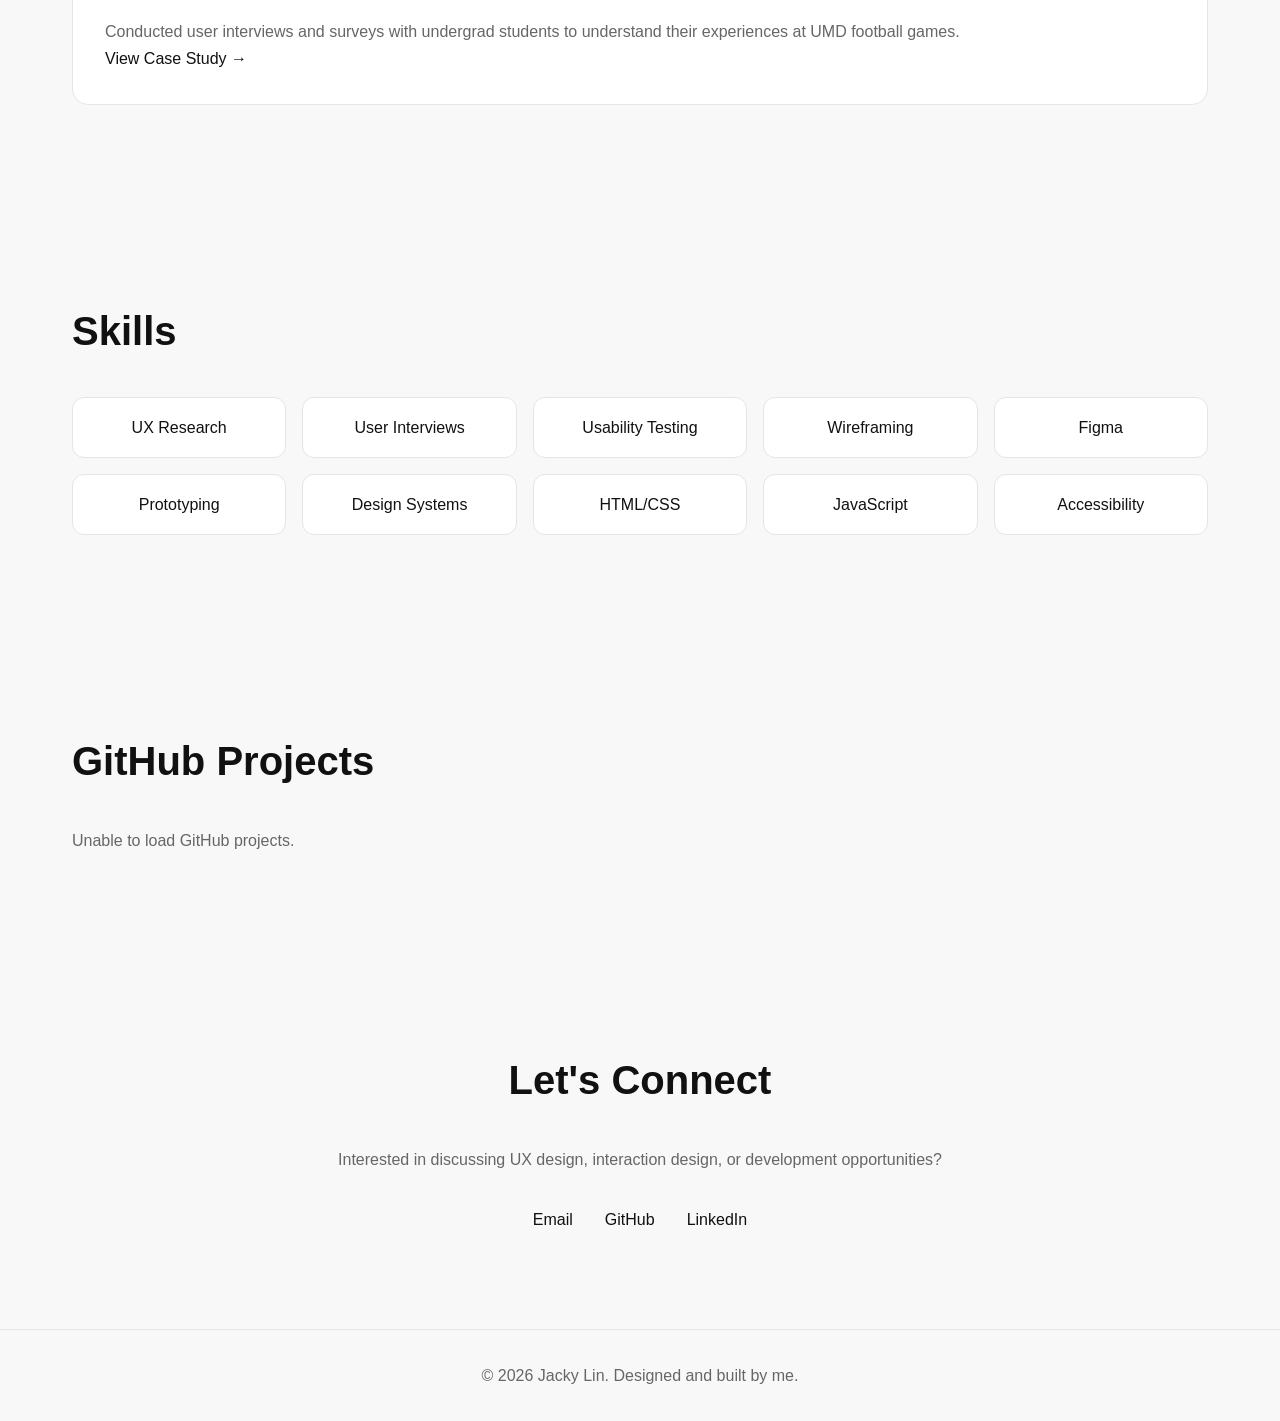
==== commit 9eb21c79: "Added button to go top of page" ====
--- a/index.html
+++ b/index.html
@@ -172,6 +172,9 @@
 
 </section>
 
+<!-- Floating Back to Top Link -->
+<a href="#top" class="back-to-top">Top ↑</a>
+
 <footer>
   <p>© 2026 Jacky Lin. Designed and built by me.</p>
 </footer>
--- a/style.css
+++ b/style.css
@@ -200,6 +200,31 @@
   margin-bottom: 1.5rem;
 }
 
+/* Enables smooth sliding animation */
+html {
+  scroll-behavior: smooth;
+}
+
+/* Pins the button to the bottom-right corner */
+.back-to-top {
+  position: fixed;
+  bottom: 20px;
+  right: 20px;
+  background-color: #333;
+  color: #fff;
+  padding: 10px 15px;
+  text-decoration: none;
+  border-radius: 5px;
+  font-family: sans-serif;
+  font-size: 14px;
+  box-shadow: 0 4px 6px rgba(0,0,0,0.1);
+}
+
+/* Simple hover effect */
+.back-to-top:hover {
+  background-color: #555;
+}
+
 @media (max-width: 768px) {
 
   nav {
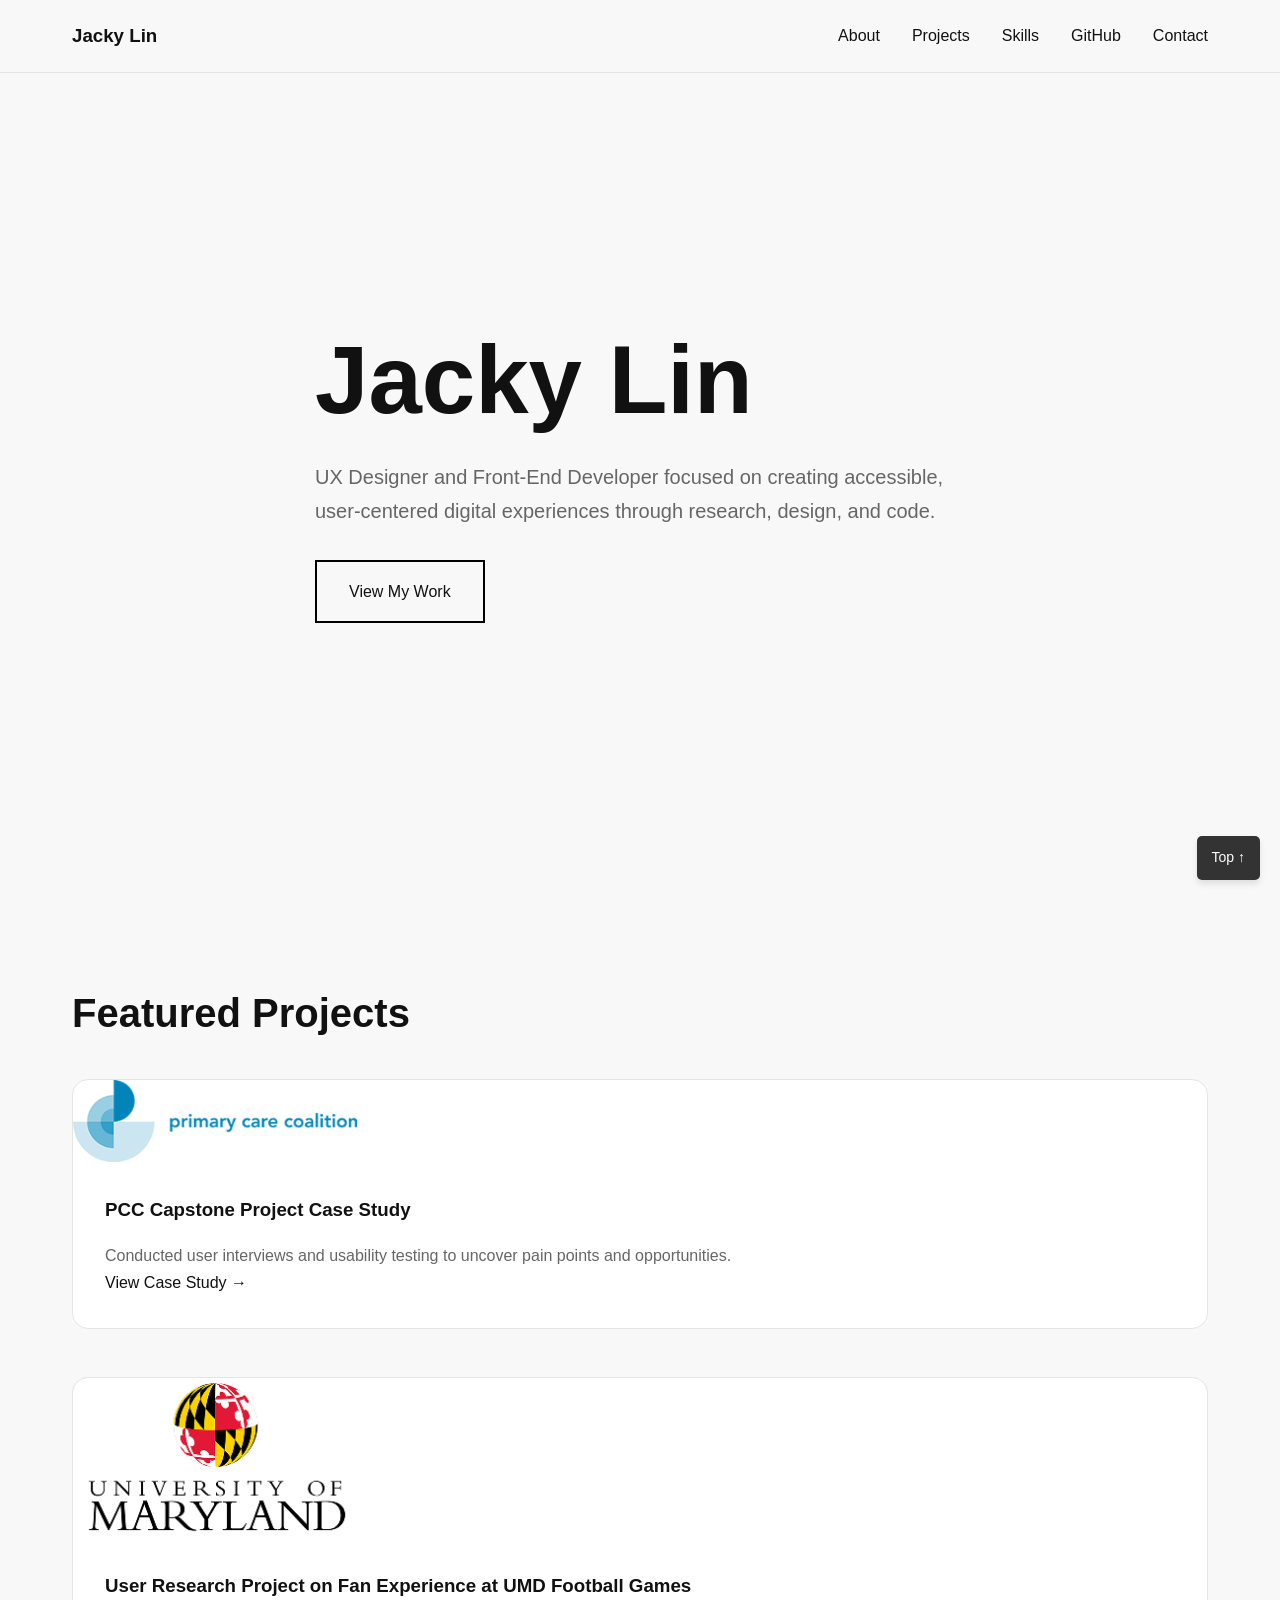
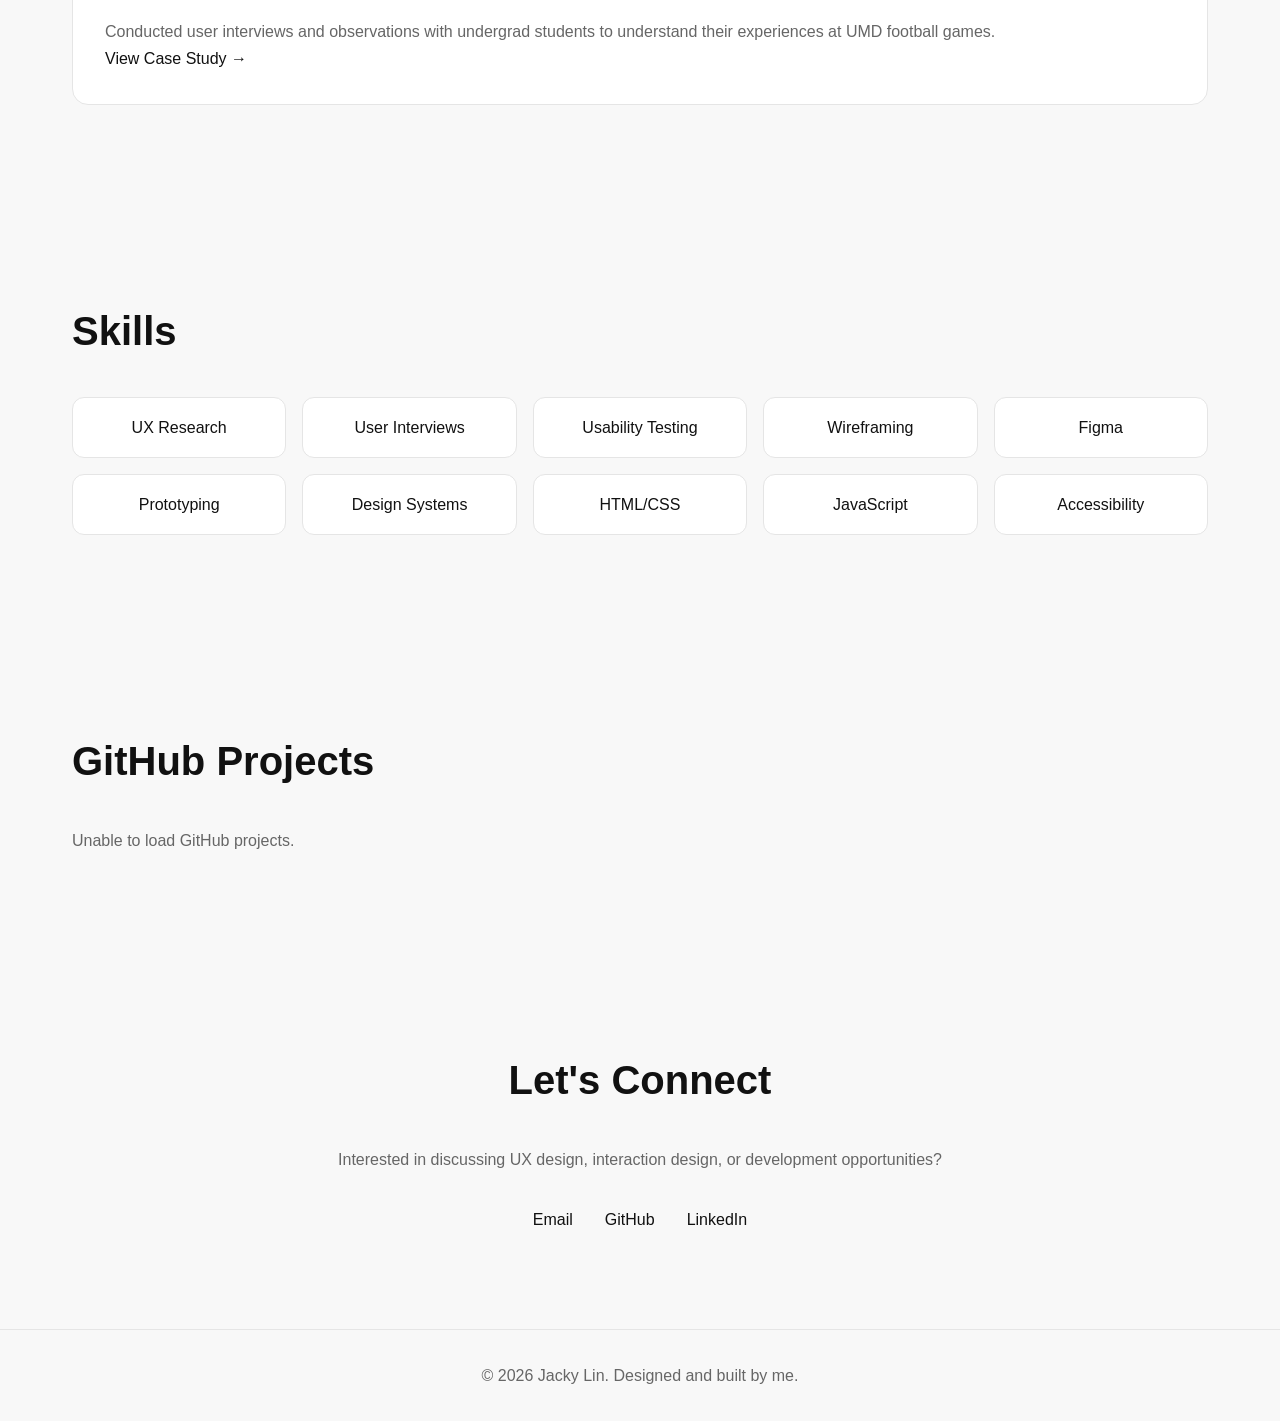
==== commit 434e705a: "Website Portfolio finished (for now until feedback is received)" ====
--- a/index.html
+++ b/index.html
@@ -84,7 +84,7 @@
           <h3>User Research Project on Fan Experience at UMD Football Games</h3>
 
           <p>
-            Conducted user interviews and surveys with undergrad students
+            Conducted user interviews and observations with undergrad students
             to understand their experiences at UMD football games.
           </p>
 
--- a/style.css
+++ b/style.css
@@ -198,6 +198,51 @@
 
 .about-content p {
   margin-bottom: 1.5rem;
+}
+
+.case-study-hero {
+  padding-top: 8rem;
+}
+
+.eyebrow {
+  text-transform: uppercase;
+  letter-spacing: 2px;
+  font-size: 0.85rem;
+  margin-bottom: 1rem;
+}
+
+.hero-description {
+  max-width: 700px;
+  font-size: 1.2rem;
+  margin-top: 2rem;
+}
+
+.case-study-grid {
+  display: grid;
+  grid-template-columns:
+    repeat(auto-fit, minmax(250px,1fr));
+  gap: 2rem;
+}
+
+.narrow {
+  max-width: 800px;
+}
+
+.case-list {
+  margin-top: 1rem;
+  margin-left: 1.5rem;
+}
+
+.case-list li {
+  margin-bottom: 1rem;
+}
+
+.insight-card {
+  background: white;
+  padding: 2rem;
+  border-radius: 16px;
+  border: 1px solid var(--border);
+  margin-bottom: 2rem;
 }
 
 /* Enables smooth sliding animation */
